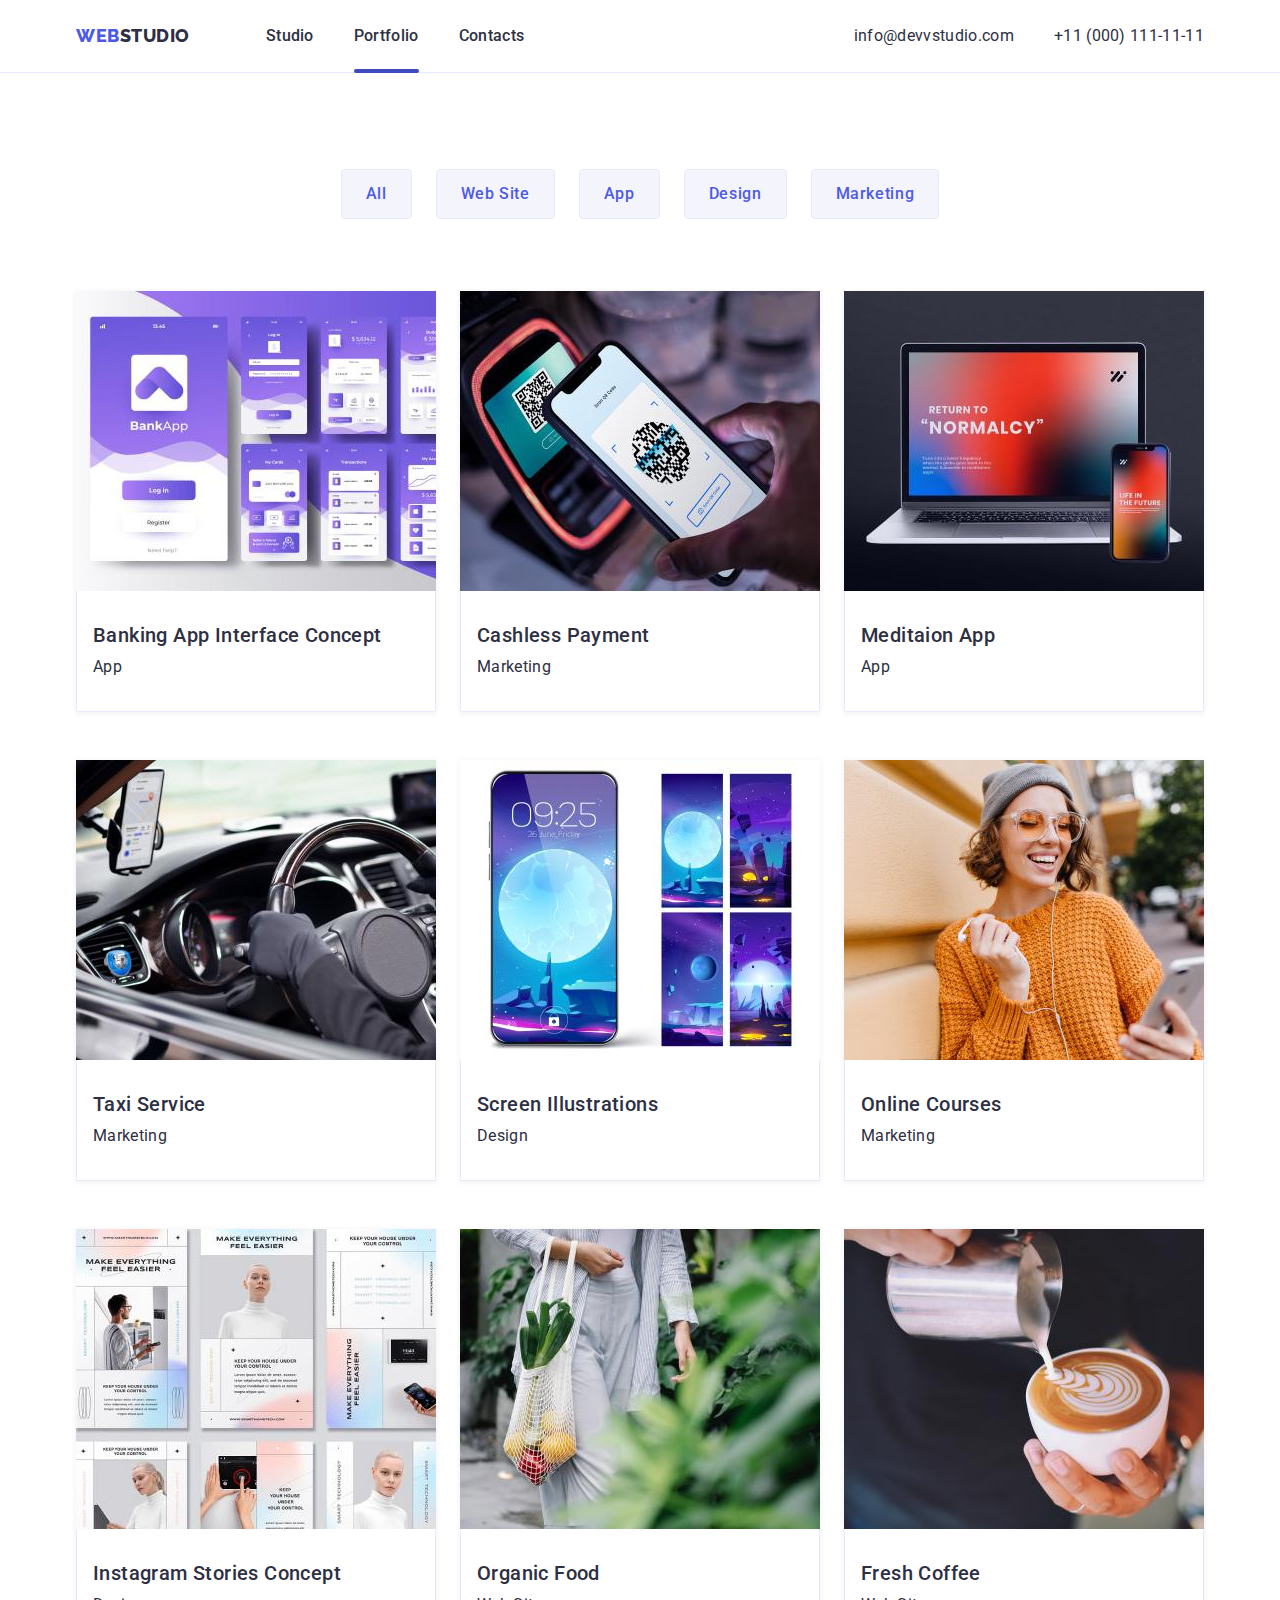
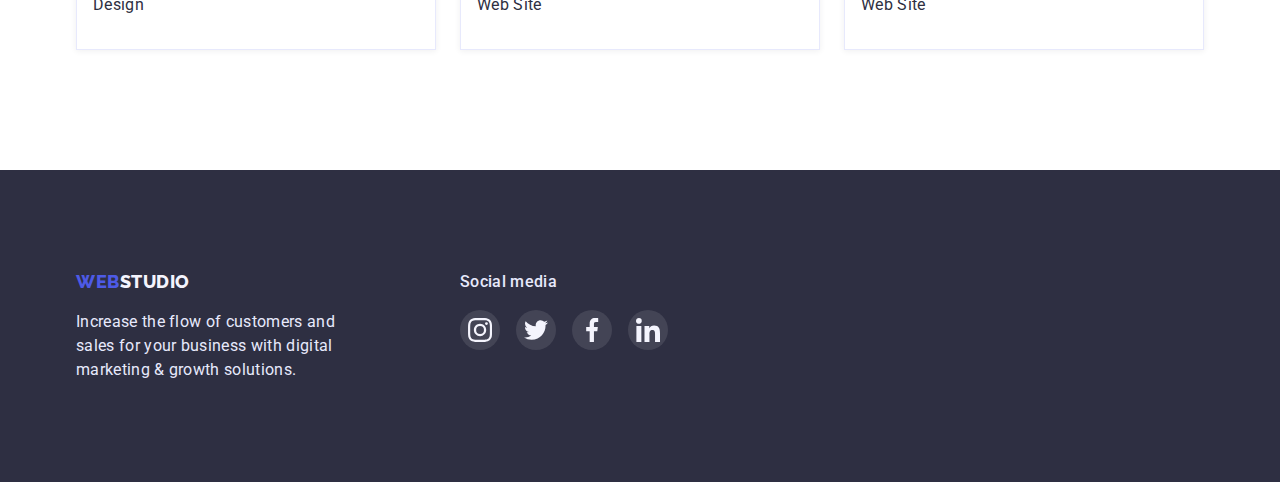
==== portfolio.html @ 3d308bdb "Copy HM 5" ====
<!DOCTYPE html>
<html lang="en">
	<head>
		<meta charset="UTF-8" />
		<meta http-equiv="X-UA-Compatible" content="IE=edge" />
		<meta name="viewport" content="width=device-width, initial-scale=1.0" />
		<title>Portfolio</title>
		<link rel="preconnect" href="https://fonts.googleapis.com" />
		<link rel="preconnect" href="https://fonts.gstatic.com" crossorigin />
		<link
			href="https://fonts.googleapis.com/css2?family=Raleway:wght@800&family=Roboto:wght@400;500;700;900&display=swap"
			rel="stylesheet"
		/>
		<link rel="stylesheet" href="./css/styles.css" />
	</head>
	<body>
		<!-- Header -->
		<header class="header">
			<div class="container header-container">
				<nav class="header-nav">
					<a class="header-nav-logo link" href="./index.html">
						<span class="header-nav-logo-span">Web</span>Studio</a>
					<ul class="menu list">
						<li class="menu-item">
							<a class="link nav-link" href="./index.html">Studio</a>
						</li>
						<li class="menu-item">
							<a class="link nav-link current" href="./portfolio.html">Portfolio</a>
						</li>
						<li class="menu-item"><a class="link nav-link" href="">Contacts</a></li>
					</ul>
				</nav>
				<ul class="contacts list">
					<li>
						<a class="contact-item link nav-link" href="mailto:info@devstudio.com">
							info@devvstudio.com
						</a>
					</li>
					<li>
						<a class="contact-item link tell nav-link" href="tel:+11(000)1111111">
							+11 (000) 111-11-11
						</a>
					</li>
				</ul>
			</div>
		</header>

		<!-- Main -->
		<main class="main-portfolio">
			<section class="portfolio-section">
				<div class="container portfolio-container" >
					<h1 class="visually-hidden">Portfolio</h1>
					<ul class="list filter">
						<li><button class="filter-btn" type="button">All</button></li>
						<li><button class="filter-btn" type="button">Web Site</button></li>
						<li><button class="filter-btn" type="button">App</button></li>
						<li><button class="filter-btn" type="button">Design</button></li>
						<li><button class="filter-btn" type="button">Marketing</button></li>
					</ul>
					<ul class="list gallery-list">
						<li class="card card-list">
							<a class="card-link" href="">
								<div class="card-wrap">
									<img
											src="./images/App.jpg"
											alt="Banking App Interface Concept"
											width="360"
									/>
									<p class="card-wrap-text">14 Stylish and User-Friendly App Design Concepts · Task Manager App · Calorie Tracker App · Exotic Fruit Ecommerce App · Cloud Storage App</p>
								</div>
								<div class="card-text">
									<h2 class="card-name">Banking App Interface Concept</h2>
									<p class="card-type">App</p></div>
							</a>
						</li>
						<li class="card card-list">
							<a class="card-link" href="">
								<div class="card-wrap">
									<img
											src="./images/Cashless-Payment.jpg"
											alt="Cashless Payment"
											width="360"
									/>
									<p class="card-wrap-text">14 Stylish and User-Friendly App Design Concepts · Task Manager App · Calorie Tracker App · Exotic Fruit Ecommerce App · Cloud Storage App</p>
								</div>
								<div class="card-text">
									<h2 class="card-name">Cashless Payment</h2>
									<p class="card-type">Marketing</p></div>
							</a>
						</li>
						<li class="card card-list">
							<a class="card-link" href="">
								<div class="card-wrap">
									<p class="card-wrap-text">14 Stylish and User-Friendly App Design Concepts · Task Manager App · Calorie Tracker App · Exotic Fruit Ecommerce App · Cloud Storage App</p>
									<img
										src="./images/Meditaion-App.jpg"
										alt="Meditaion App"
										width="360"
								/>
								</div>
								<div class="card-text">
									<h2 class="card-name">Meditaion App</h2>
									<p class="card-type">App</p></div>
							</a>
						</li>
						<li class="card card-list">
							<a class="card-link" href="">
								<div class="card-wrap">
									<p class="card-wrap-text">14 Stylish and User-Friendly App Design Concepts · Task Manager App · Calorie Tracker App · Exotic Fruit Ecommerce App · Cloud Storage App</p>
									<img
											src="./images/Taxi-Service.jpg"
											alt="Taxi Service"
											width="360"
									/>
								</div>
								<div class="card-text">
									<h2 class="card-name">Taxi Service</h2>
									<p class="card-type">Marketing</p></div>
							</a>
						</li>
						<li class="card card-list">
							<a class="card-link" href="">
								<div class="card-wrap">
									<p class="card-wrap-text">14 Stylish and User-Friendly App Design Concepts · Task Manager App · Calorie Tracker App · Exotic Fruit Ecommerce App · Cloud Storage App</p>
									<img
											src="./images/Screen-Illustrations.jpg"
											alt="Screen Illustrations"
											width="360"
									/>
								</div>
								<div class="card-text">
									<h2 class="card-name">Screen Illustrations</h2>
									<p class="card-type">Design</p></div>
							</a>
						</li>
						<li class="card card-list">
							<a class="card-link" href="">
								<div class="card-wrap">
									<p class="card-wrap-text">14 Stylish and User-Friendly App Design Concepts · Task Manager App · Calorie Tracker App · Exotic Fruit Ecommerce App · Cloud Storage App</p>
									<img
											src="./images/Online-Courses.jpg"
											alt="Online Courses"
											width="360"
									/>
								</div>
								<div class="card-text">
									<h2 class="card-name">Online Courses</h2>
									<p class="card-type">Marketing</p></div>
							</a>
						</li>
						<li class="card card-list">
							<a class="card-link" href="">
								<div class="card-wrap">
									<p class="card-wrap-text">14 Stylish and User-Friendly App Design Concepts · Task Manager App · Calorie Tracker App · Exotic Fruit Ecommerce App · Cloud Storage App</p>
									<img
											src="./images/Instagram-Stories-Concept.jpg"
											alt="Instagram Stories Concept"
											width="360"
									/>
								</div>
								<div class="card-text">
									<h2 class="card-name">Instagram Stories Concept</h2>
									<p class="card-type">Design</p></div>
							</a>
						</li>
						<li class="card card-list">
							<a class="card-link" href="">
								<div class="card-wrap">
									<p class="card-wrap-text">14 Stylish and User-Friendly App Design Concepts · Task Manager App · Calorie Tracker App · Exotic Fruit Ecommerce App · Cloud Storage App</p>
									<img
											src="./images/Organic-Food.jpg"
											alt="Organic Food"
											width="360"
									/>
								</div>
								<div class="card-text">
									<h2 class="card-name">Organic Food</h2>
									<p class="card-type">Web Site</p></div>
							</a>
						</li>
						<li class="card card-list">
							<a class="card-link" href="">
								<div class="card-wrap">
									<p class="card-wrap-text">14 Stylish and User-Friendly App Design Concepts · Task Manager App · Calorie Tracker App · Exotic Fruit Ecommerce App · Cloud Storage App</p>
									<img src="./images/Fresh-Coffee.jpg" alt="vilet app" width="360" />
								</div>
								<div class="card-text">
									<h2 class="card-name">Fresh Coffee</h2>
									<p class="card-type">Web Site</p></div>
							</a>
						</li>
					</ul>
				</div>
			</section>

		</main>

		<!-- Footer -->
		<footer class="footer">
			<div class="container footer-wrap">
				<div class="footer-log">
					<a class="footer-nav-logo link" href="./index.html">
						<span class="footer-nav-logo-span ">Web</span>Studio
					</a>
					<p class="footer-text">
						Increase the flow of customers and sales for your business with digital
						marketing & growth solutions.
					</p>
				</div>
				<div class="footer-soc">
					<h2 class="footer-soc-text">
						Social media
					</h2>
					<ul class="team-soc-link-list list">
						<li class="soc-item">
							<a class="soc-link link">
								<svg class="picture-icon" width="24" height="24"><use href="./images/icons.svg#icon-instagram"></use></svg>
							</a>
						</li>
						<li class="soc-item">
							<a class="soc-link link">
								<svg class="picture-icon" width="24" height="24"><use href="./images/icons.svg#icon-twitter"></use></svg>
							</a>
						</li>
						<li class="soc-item">
							<a class="soc-link link">
								<svg class="picture-icon" width="24" height="24"><use href="./images/icons.svg#icon-facebook"></use></svg>
							</a>
						</li>
						<li class="soc-item">
							<a class="soc-link link">
								<svg class="picture-icon" width="24" height="24"><use href="./images/icons.svg#icon-linkedin"></use></svg>
							</a>
						</li>
					</ul>
				</div>
			</div>
		</footer>
	</body>
</html>
---- css/styles.css ----
:root {
	--primary-brand-color: #4d5ae5;
	--pressed-state-color: #404bbf;
	--dark-color: #2e2f42;
	--success-color: #31d0aa;
	--text-color: #434455;
	--subtle-text-color: #8e8f99;
	--accent-color: #e7e9fc;
	--light-color: #f4f4fd;
	--modal-overlay-color: #2e2f42;
	--hero-background-color: #2e2f42;
	--bg-gradient: linear-gradient(rgba(46, 47, 66, 0.7), rgba(46, 47, 66, 0.7));
	--cubic: cubic-bezier(0.4, 0, 0.2, 1);
}

html {
	box-sizing: border-box;
}
*,
*::before,
*::after {
	box-sizing: inherit;
}

p,
h1,
h2,
h3,
h4,
h5,
h6 {
	margin: 0;
}
ul,
ol {
	margin: 0;
	padding-left: 0;
}

img {
	display: block;
}

.container {
	width: 1158px;
	padding-left: 15px;
	padding-right: 15px;
	/*outline: 1px solid red;*/
	margin: 0 auto;
}

.section{
	padding-top: 120px;
	padding-bottom: 120px;
}

.visually-hidden {
	position: absolute;
	width: 1px;
	height: 1px;
	margin: -1px;
	border: 0;
	padding: 0;
	white-space: nowrap;
	clip-path: inset(100%);
	clip: rect(0 0 0 0);
	overflow: hidden;
}

.link {
	text-decoration: none;
	font-style: normal;
	color: inherit;
}

a {
	text-decoration: none;
}

.list {
	list-style: none;
}

.title {
	font-weight: 700;
	font-size: 36px;
	line-height: 1.11;
	color: var(--dark-color);
}

/* ----------BODY-------- */
body {
	background-color: #ffffff;
	font-family: "Roboto", sans-serif;
	color: var(--text-color);
	margin: 0;
}

/* ----------HEADER-------- */
.header{
	border-bottom: 1px solid #E7E9FC;
}

.header-nav-logo,
.header-nav-logo-span {
	text-decoration: none;
	font-family: "Raleway", sans-serif;
	font-weight: 800;
	font-size: 18px;
	line-height: 1.33;
	letter-spacing: 0.03em;
	text-transform: uppercase;;
}

.header-nav-logo {
	color: var(--dark-color);
}
.header-nav-logo-span {
	color: var(--primary-brand-color);
}
.header-nav-logo{
	padding-top: 24px;
	padding-bottom: 24px;

}

.header-container{
	display: flex;
}

.header-nav{
	display: flex;
	align-items: center;
}

.contacts{
	margin-left: auto;
	display: flex;
	align-items: center;
}

.tell{
	margin-left: 40px;
}

.menu {
	color: var(--dark-color);
	font-weight: 500;
	font-size: 16px;
	line-height: 1.5;
	letter-spacing: 0.02em;
	display: flex;
	margin-left: 76px;
	gap: 40px;
}

.menu-item{
	display: inline-block;
	transition: color 250ms var(--cubic);
}

.menu-item:hover,
.menu-item:focus {
	color: var(--pressed-state-color);
}

.nav-link{
	padding-top: 24px;
	padding-bottom: 24px;
	position: relative;
}

.nav-link.current::after {
	content: '';
	position: absolute;
	width: 100%;
	height: 4px;
	background-color: var(--pressed-state-color);
	left: 0;
	bottom: -4px;
	border-radius: 2px;
}

.contact-item {
	display: inline-block;
	color: var(--dark-color);
	font-weight: 400;
	font-size: 16px;
	line-height: 1.5;
	letter-spacing: 0.02em;
	padding-top: 24px;
	padding-bottom: 24px;
	transition: color 250ms var(--cubic);
}

.contact-item:hover,
.contact-item:focus {
	color: var(--pressed-state-color);
}


/* ----------MAIN-------- */

.main {
	padding-top: 188px;
	padding-bottom: 188px;

	background-color: var(--dark-color);
	color: #ffffff;

	max-width: 1440px;
	margin: 0 auto;
	background-image: var(--bg-gradient), url("../images/people-office.jpg");
	background-repeat: no-repeat;
	background-position: center;
	background-size: cover;

}

.main {
	text-align: center;
}



.main-title {
	width: 496px;
	margin: 0 auto 48px;

	font-weight: 700;
	font-size: 56px;
	line-height: 1.07;
	color: #ffffff;
	letter-spacing: 0.02em;
	display: block;
	text-align: center;

}

.main-btn {
	display: inline-block;
	min-width: 169px;
	min-height: 56px;
	padding: 16px 32px;

	color: #ffffff;
	background-color: var(--primary-brand-color);
	font-family: "Roboto", sans-serif;
	font-weight: 500;
	font-size: 16px;
	line-height: 1.5;
	letter-spacing: 0.04em;

	cursor: pointer;
	border: 0;
	box-shadow: 0 4px 4px rgba(0, 0, 0, 0.15);
	border-radius: 4px;

	transition: background-color 250ms var(--cubic);

}

.btn:hover,
.btn:focus {
	background-color: var(--pressed-state-color);
}
/* ----------OUR ADVANTAGES-------- */

.features{
	display: flex;
	gap: 24px;
}

.feature-item{
	width: calc((100% - 72px) / 4);
}

.feature-icon{
	display: flex;
	justify-content: center;
	align-items: center;
	width: 100%;
	padding-top: 24px;
	padding-bottom: 24px;
	margin-bottom: 8px;
	background-color: var(--light-color);
	border-radius: 4px;
}

.feature-item-title {
	color: var(--dark-color);
	font-weight: 500;
	font-size: 20px;
	line-height: 1.2;
	letter-spacing: 0.02em;
	margin-bottom: 8px;
}

.feature-item-text {
	font-size: 16px;
	line-height: 1.5;
	letter-spacing: 0.02em;
}

.feature-container{
	display: flex;
	flex-direction: column;
}

/* ----------What are we doing-------- */

.example-section{
	padding-top: 0;
}

.example-title{
	text-align: center;
	margin-bottom: 72px;
}

.example-list{
	display: flex;
	gap: 24px;
}

.example-item{
	width: calc((100% - 48px) / 3);
}

/* ----------OUR TEAM-------- */
.team {
	background-color: var(--light-color);
}

.team-title{
	text-align: center;
	margin-bottom: 72px;
}

.team-list{
	display: flex;
	gap: 24px;
}

.team-card {
	background-color: #ffffff;
	width: calc((100% - 72px) / 4);
	padding-bottom: 32px;
	box-shadow: 0 1px 6px rgba(46, 47, 66, 0.08), 0 1px 1px rgba(46, 47, 66, 0.16), 0 2px 1px rgba(46, 47, 66, 0.08);
	border-radius: 0 0 4px 4px;
}

.team-mmbr-name {
	color: var(--dark-color);
	font-weight: 500;
	font-size: 20px;
	line-height: 1.2;
	letter-spacing: 0.02em;
	text-align: center;
	padding-top: 32px;
}
.team-mmbr-psn {
	line-height: 1.5;
	text-align: center;
	padding-top: 8px;
	margin-bottom: 8px;
}

.team-soc-link-list{
	display: flex;
	justify-content: center;
	align-items: center;
	gap: 24px;
}

.soc-item{
	width: 40px;
	height: 40px;
}


.soc-link{
	width: 100%;
	height: 100%;
	display: flex;
	align-items: center;
	justify-content: center;
	border-radius: 50%;
	padding: 12px;
	background-color: var(--primary-brand-color);
	cursor: pointer;
	transition: background-color 250ms var(--cubic);
}

.soc-link:hover,
.soc-link:focus{
	background-color: var(--pressed-state-color);
}

/* ----------Customers-------- */

.customers-title{
	text-align: center;
	margin-bottom: 72px;
}

.list-customers{
	display: flex;
	text-align: center;
	justify-content: center;
	gap: 24px;
}

.customers-item{
	width: calc((100% - 120px) / 6);
	height: 88px;
}

.customer-link{
	width: 100%;
	height: 100%;
	border: 1px solid #8E8F99;
	border-radius: 4px;
	display: flex;
	align-items: center;
	justify-content: center;
	fill: var(--subtle-text-color);
	cursor: pointer;
	transition: border-color 250ms var(--cubic), fill 250ms var(--cubic);
}
/*.customer-icon{*/
/*	fill: var(--subtle-text-color);*/

.customer-link:hover,
.customer-link:focus{
	border-color: var(--pressed-state-color);
	fill: var(--pressed-state-color);
}


/* ----------FOOTER-------- */

.footer {
	background-color: var(--dark-color);
	color: var(--accent-color);
	line-height: 1.2;
	letter-spacing: 0.02em;
	padding-top: 100px;
	padding-bottom: 100px;
}

.footer-wrap{
	display: flex;
	justify-content: flex-start;
	gap: 120px;
}

.footer-nav-logo{
	margin-bottom: 16px;
}

.footer-nav-logo,
.footer-nav-logo-span {
	text-decoration: none;
	font-family: "Raleway", sans-serif;
	font-weight: 800;
	font-size: 18px;
	line-height: 1.33;
	letter-spacing: 0.03em;
	text-transform: uppercase;
	display: inline-block;
}

.footer-nav-logo {
	color: var(--light-color);
}

.footer-nav-logo-span {
	color: var(--primary-brand-color);
}

.footer-text{
	width: 264px;
	line-height: 1.5;
	letter-spacing: 0.02em;
}

.footer-soc-text{
	line-height: 1.5;
	letter-spacing: 0.02em;
	font-weight: 500;
	font-size: 16px;
	margin-bottom: 16px;
}

.footer-soc .team-soc-link-list{
	gap: 16px;
}

.footer-soc .soc-link{
	background-color: rgba(255, 255, 255, 0.1);
	padding: 8px;
	transition: background-color 250ms var(--cubic);
}

.footer-soc .soc-link:hover,
.footer-soc .soc-link:focus{
	background-color: var(--success-color);
}


/* ----------PORTFOLIO-------- */
.main-portfolio {
	background-color: #ffffff;
}

.portfolio-section{
	padding-top: 96px;
	padding-bottom: 120px;
}

.filter{
	display: flex;
	gap: 24px;
	justify-content: center;
	margin-bottom: 72px;
}

.filter-btn {
	display: inline-block;
	padding: 12px 24px;
	align-items: center;
	text-align: center;

	font-family: "Roboto", sans-serif;
	color: var(--primary-brand-color);
	background-color: var(--light-color);
	font-weight: 500;
	font-size: 16px;
	line-height: 1.5;
	letter-spacing: 0.04em;
	border: 1px solid var(--accent-color);
	border-radius: 4px;
	cursor: pointer;
	transition: color 250ms var(--cubic), box-shadow 250ms var(--cubic), background-color 250ms var(--cubic), border-color 250ms var(--cubic);
}

.filter-btn:hover,
.filter-btn:focus {
	color: #ffffff;
	background-color: var(--pressed-state-color);
	box-shadow: 0 4px 4px rgba(0, 0, 0, 0.15);
	border-color: var(--pressed-state-color);
}

.filter-btn:active{
	color: #ffffff;
	background-color: var(--pressed-state-color);
	box-shadow: 0 4px 4px rgba(0, 0, 0, 0.15);
	border-color: var(--pressed-state-color);

}

.gallery-list{
	display: flex;
	flex-wrap: wrap;
	column-gap: 24px;
	row-gap: 48px;
}

.card {
	text-decoration: none;
	width: calc((100% - 48px) / 3);
	border-top: none;
	box-shadow: 0 1px 6px rgba(46, 47, 66, 0.08);
	transition: box-shadow 250ms var(--cubic);
}

.card-list:hover,
.card-list:focus {

	box-shadow: 0 1px 6px rgba(46, 47, 66, 0.08), 0 1px 1px rgba(46, 47, 66, 0.16), 0 2px 1px rgba(46, 47, 66, 0.08);
}

.card-text{
	border-bottom: 1px solid #E7E9FC;
	border-left: 1px solid #E7E9FC;
	border-right: 1px solid #E7E9FC;
	padding-top: 32px;
	padding-bottom: 32px;
	padding-left: 16px;
}

.card-name {
	color: var(--dark-color);
	font-weight: 500;
	font-size: 20px;
	line-height: 1.2;
	letter-spacing: 0.02em;
	display: block;

}
.card-type {
	color: var(--dark-color);
	font-weight: 400;
	font-size: 16px;
	letter-spacing: 0.02em;
	line-height: 1.5;
	display: block;
	padding-top: 8px;
}

.card-wrap{
	position: relative;
	overflow: hidden;
}

.card-wrap-text{
	position: absolute;
	top: 0;
	font-size: 16px;
	font-weight: 400;
	line-height: 1.5;
	color: var(--light-color);
	padding-top: 40px;
	padding-left: 32px;
	padding-right: 32px;
	background-color: rgba(77, 90, 229, 1);
	height: 100%;
	transform: translateY(100%);
	transition: transform 250ms var(--cubic);
	overflow: auto;
}

.card-link:hover .card-wrap-text,
.card-link:focus .card-wrap-text{
	transform: translateY(0);
}

.backdrop{
	position: fixed;
	top: 0;
	width: 100%;
	height: 100%;
	background-color: rgba(46, 47, 66, 0.4);
	transition: opacity 250ms linear, visibility 250ms linear;
}

.modal{
	position: absolute;
	width: 408px;
	height: 576px;
	top: 375px;
	left: 50%;
	background-color: #FCFCFC;
	box-shadow: 0 1px 1px rgba(0, 0, 0, 0.14), 0 1px 3px rgba(0, 0, 0, 0.12), 0 2px 1px rgba(0, 0, 0, 0.2);
	border-radius: 4px;
	transform: translate(-50%, -50%) scaleX(1);
	transition: transform 250ms var(--cubic);
}

.backdrop.is-hidden .modal {
	transform: translate(-50%, -50%) scaleX(0);
}

.modal-close {
	position: absolute;
	right: 24px;
	top: 24px;
	width: 24px;
	height: 24px;
	background-color: var(--accent-color);
	border-radius: 50%;
	border: 1px solid rgba(0, 0, 0, 0.1);
	fill: rgba(0, 0, 0, 1);
	transition: background-color 250ms var(--cubic), fill 250ms var(--cubic);
}

.modal-close:hover,
.modal-close:focus{
	background-color: var(--pressed-state-color);
	fill: #ffffff;
}

.modal-icon{
	display: block;
	margin: auto;
}

.is-hidden {
	opacity: 0;
	visibility: hidden;
	pointer-events: none;
}
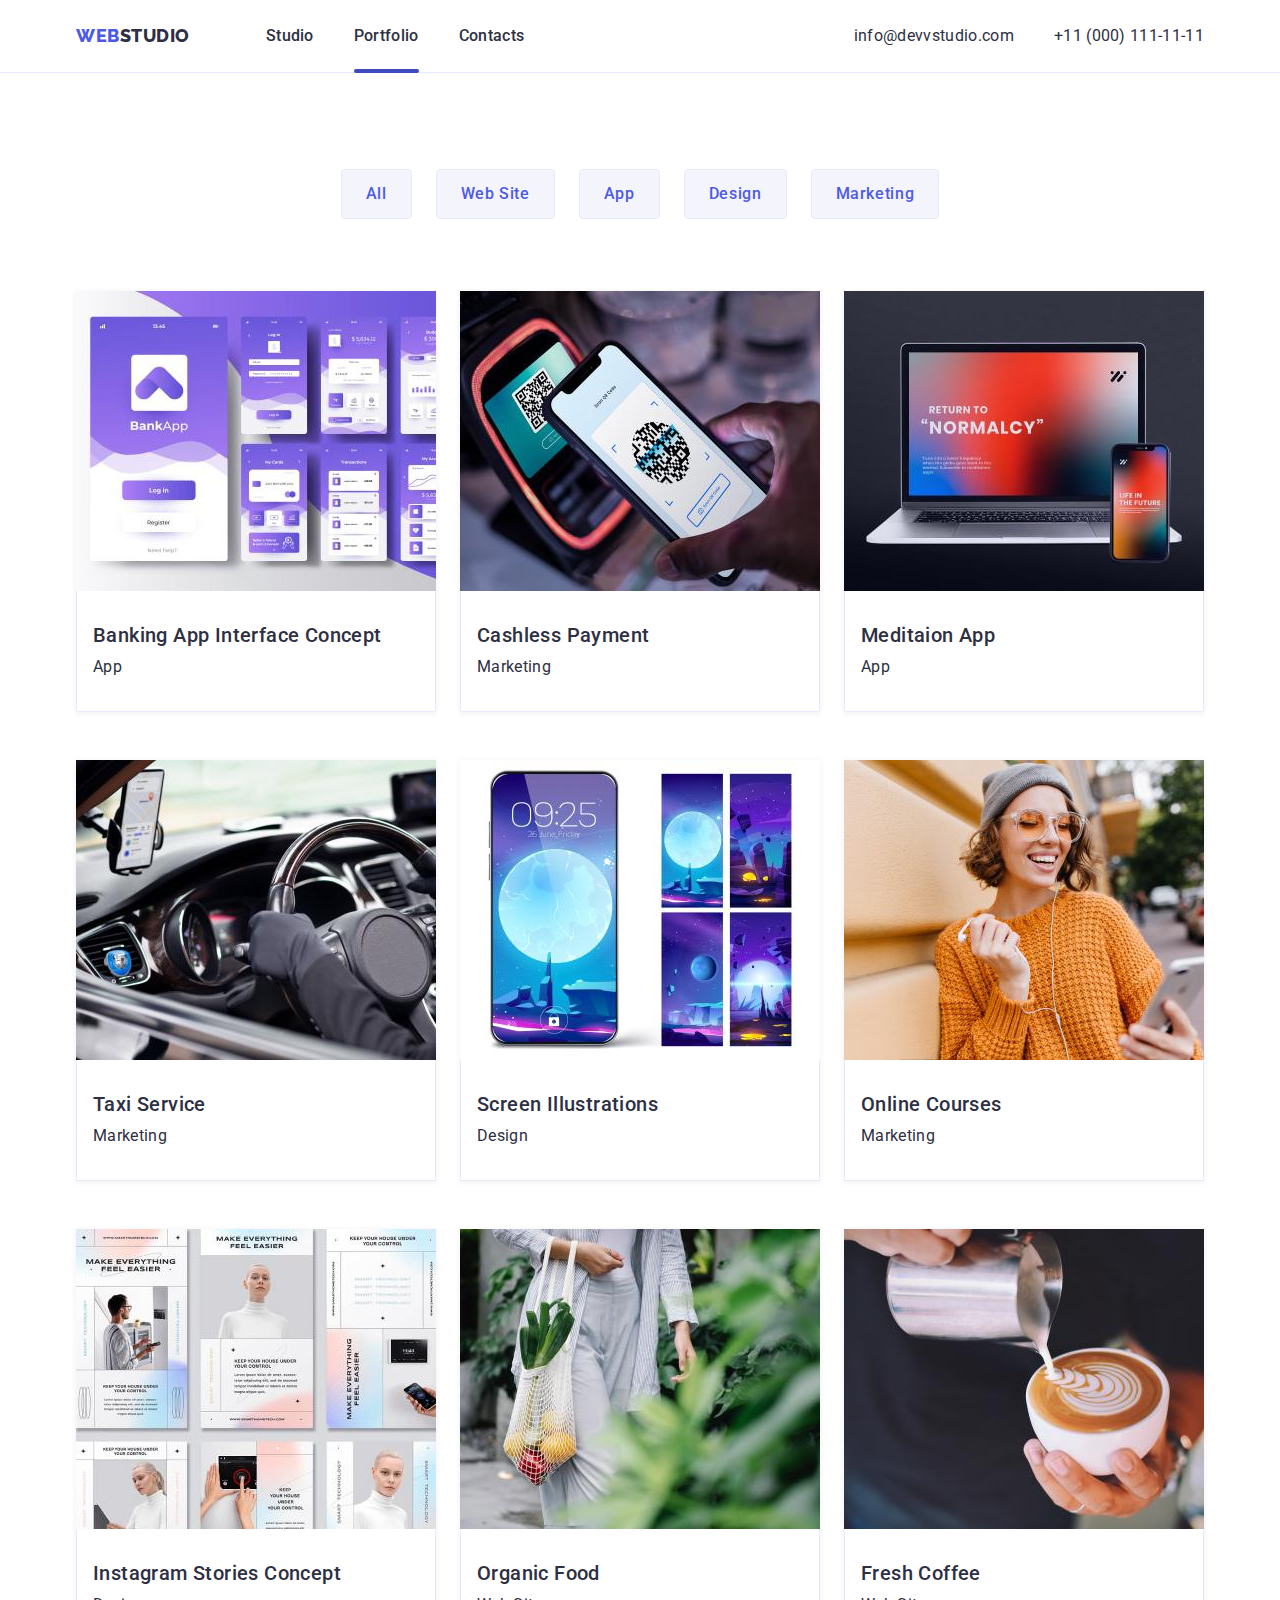
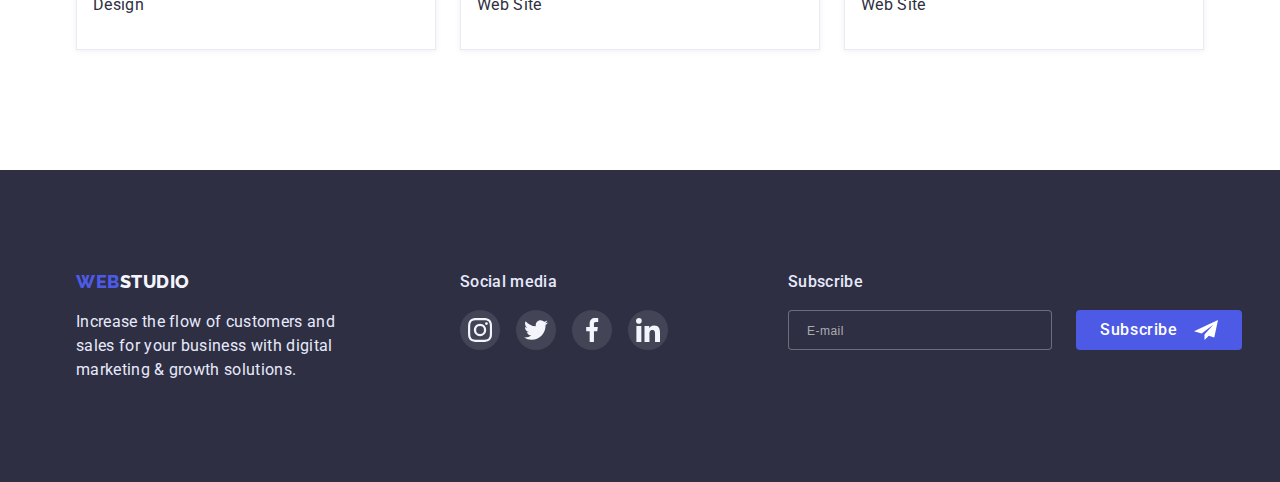
==== commit 9f46d733: "Fin modal" ====
--- a/portfolio.html
+++ b/portfolio.html
@@ -234,6 +234,26 @@
 						</li>
 					</ul>
 				</div>
+				<div class="footer-subscribe">
+					<h2 class="footer-subscribe-title footer-soc-text">
+						Subscribe
+					</h2>
+					<form class="online-subscribe">
+						<label>
+							<input
+									type="email"
+									class="online-input"
+									placeholder="E-mail"
+									name="subscribe"
+									required
+							>
+						</label>
+						<button type="submit" class="btn btn-subscribe">
+							Subscribe
+							<svg class="picture-icon" width="24" height="24"><use href="./images/icons.svg#icon-telegram"></use></svg>
+						</button>
+					</form>
+				</div>
 			</div>
 		</footer>
 	</body>
--- a/css/styles.css
+++ b/css/styles.css
@@ -428,8 +428,6 @@
 	cursor: pointer;
 	transition: border-color 250ms var(--cubic), fill 250ms var(--cubic);
 }
-/*.customer-icon{*/
-/*	fill: var(--subtle-text-color);*/
 
 .customer-link:hover,
 .customer-link:focus{
@@ -506,6 +504,66 @@
 .footer-soc .soc-link:hover,
 .footer-soc .soc-link:focus{
 	background-color: var(--success-color);
+}
+
+.online-input{
+	width: 264px;
+	height: 40px;
+	background-color: var(--dark-color);
+    border: 1px solid rgba(255, 255, 255, 0.3);
+    border-radius: 4px;
+    color: rgba(255, 255, 255, 0.6);
+    outline: transparent;
+}
+
+.online-input::placeholder{
+    font-weight: 400;
+    font-size: 12px;
+    line-height: 2;
+    letter-spacing: 0.04em;
+    color: rgba(255, 255, 255, 0.6);
+    padding-left: 16px;
+}
+.online-input-input:focus {
+	outline: none;
+	border-color: var(--primary-brand-color);
+}
+.online-subscribe{
+	display: flex;
+	align-items: center;
+	gap: 24px;
+}
+
+.btn-subscribe{
+	display: flex;
+	justify-content: center;
+	align-items: center;
+	text-align: center;
+    min-width: 165px;
+    min-height: 40px;
+	padding: 8px 24px;
+	gap: 16px;
+
+    color: #ffffff;
+    background-color: var(--primary-brand-color);
+    font-family: "Roboto", sans-serif;
+    font-weight: 500;
+    font-size: 16px;
+    line-height: 1.5;
+    letter-spacing: 0.04em;
+
+    cursor: pointer;
+    border: 0;
+    border-radius: 4px;
+
+    transition: background-color 250ms var(--cubic);
+}
+
+.btn-subscribe:hover,
+.btn-subscribe:focus,
+.btn-subscribe:active {
+	background-color: var(--pressed-state-color);
+	box-shadow: 0 4px 4px rgba(0, 0, 0, 0.15);
 }
 
 
@@ -682,7 +740,7 @@
 	fill: #ffffff;
 }
 
-.modal-icon{
+.modal-icon-x{
 	display: block;
 	margin: auto;
 }
@@ -691,4 +749,151 @@
 	opacity: 0;
 	visibility: hidden;
 	pointer-events: none;
-}+}
+
+.modal-form {
+	display: flex;
+	flex-direction: column;
+	padding: 72px 24px 24px 24px;
+
+}
+
+.modal-text {
+	margin-bottom: 16px;
+
+	font-weight: 500;
+	line-height: 1.5;
+	text-align: center;
+	letter-spacing: 0.02em;
+	color: var(--dark-color);
+
+}
+
+.form-label {
+	margin-bottom: 8px;
+}
+.modal-form-desc {
+	display: block;
+	margin-bottom: 4px;
+
+	font-weight: 400;
+	font-size: 12px;
+	line-height: calc(14/12);
+	letter-spacing: 0.04em;
+	color: var(--subtle-text-color);
+}
+
+.form-input {
+	width: 100%;
+	height: 40px;
+	padding-left: 38px;
+
+	border: 1px solid rgba(33, 33, 33, 0.2);
+	border-radius: 4px;
+
+	transition: border-color 250ms var(--cubic);
+}
+
+.form-input:focus {
+	outline: none;
+	border-color: var(--primary-brand-color);
+}
+
+.input-wrapper {
+	position: relative;
+	display: block;
+}
+
+.modal-icon {
+	position: absolute;
+	top: 50%;
+	left: 16px;
+	transform: translateY(-50%);
+
+	display: block;
+	background-color: transparent;
+
+	transition: fill 250ms var(--cubic);
+}
+
+.form-input:focus + .modal-icon {
+	fill: var(--primary-brand-color);
+}
+
+.form-message {
+	width: 100%;
+	height: 120px;
+	padding: 8px 16px;
+	resize: none;
+	border: 1px solid rgba(33, 33, 33, 0.2);
+	border-radius: 4px;
+
+	transition: border-color 250ms var(--cubic);
+
+}
+.form-message:focus {
+	outline: none;
+	border-color: var(--primary-brand-color);
+}
+.form-message::placeholder {
+	font-size: 12px;
+	line-height: calc(16/12);
+	letter-spacing: 0.04em;
+	color: rgba(117, 117, 117, 0.5);
+
+}
+
+.modal-check-desc span {
+	display: flex;
+	align-items: center;
+	justify-content: center;
+	margin-right: 8px;
+
+	width: 16px;
+	height: 16px;
+	border: 1px solid var(--dark-color);
+	border-radius: 2px;
+	fill: transparent;
+}
+
+.modal-checkbox:checked + .modal-check-desc span {
+	background-color: var(--pressed-state-color);
+	border: none;
+	fill: var(--light-color)
+}
+.modal-check-desc {
+	display: flex;
+	margin-bottom: 24px;
+	font-size: 12px;
+	line-height: calc(16/12);
+	letter-spacing: 0.04em;
+	color: #757575;
+}
+.police-link {
+	color: var(--primary-brand-color);
+}
+
+.btn-submit {
+	padding: 16px 32px;
+	margin: 0 auto;
+	width: 169px;
+	min-height: 56px;
+	background-color: var(--primary-brand-color);
+	border-radius: 4px;
+	font-weight: 500;
+	align-items: center;
+	line-height: calc(24/16);
+	letter-spacing: 0.04em;
+	color: #FFFFFF;
+	cursor: pointer;
+	border: 0;
+
+	transition: background-color 250ms var(--cubic), box-shadow 250ms var(--cubic);
+}
+
+.btn-submit:hover,
+.btn-submit:focus,
+.btn-submit:active {
+	background-color: var(--pressed-state-color);
+	box-shadow: 0 4px 4px rgba(0, 0, 0, 0.15);
+}
